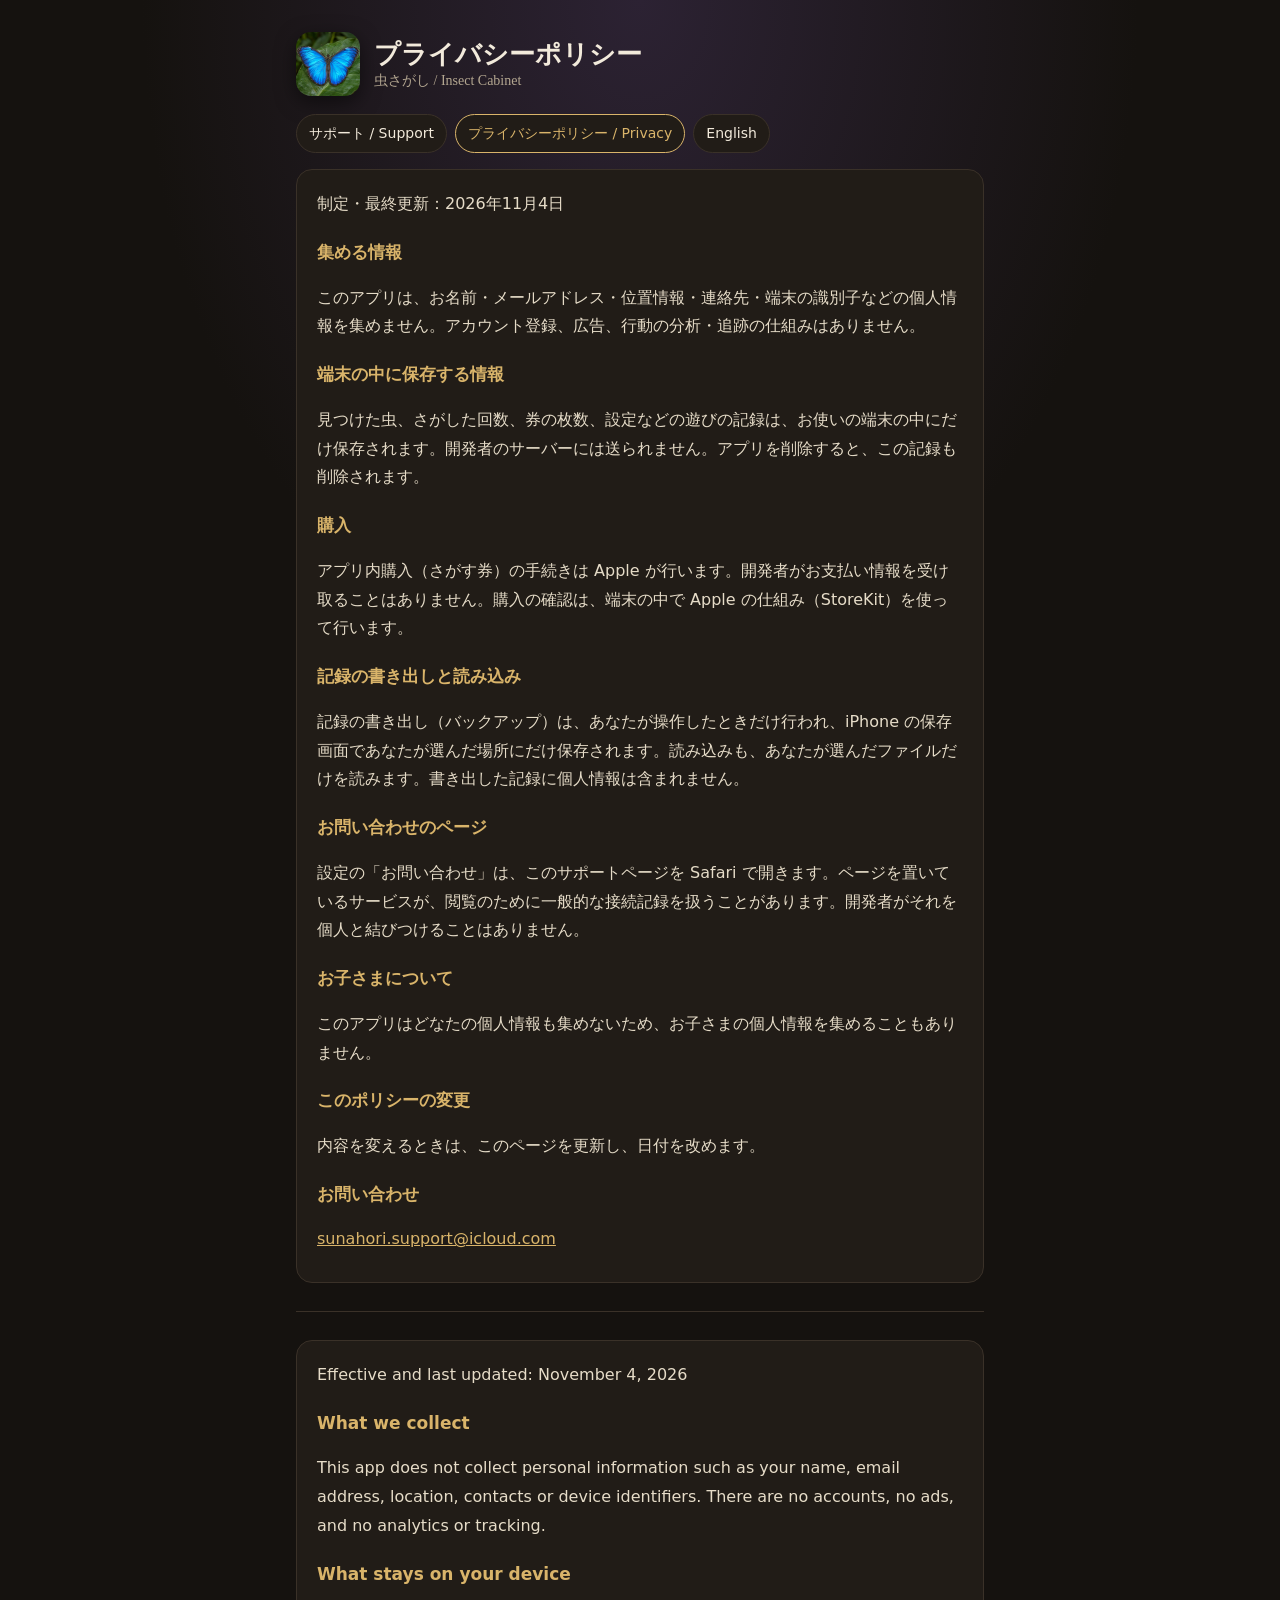
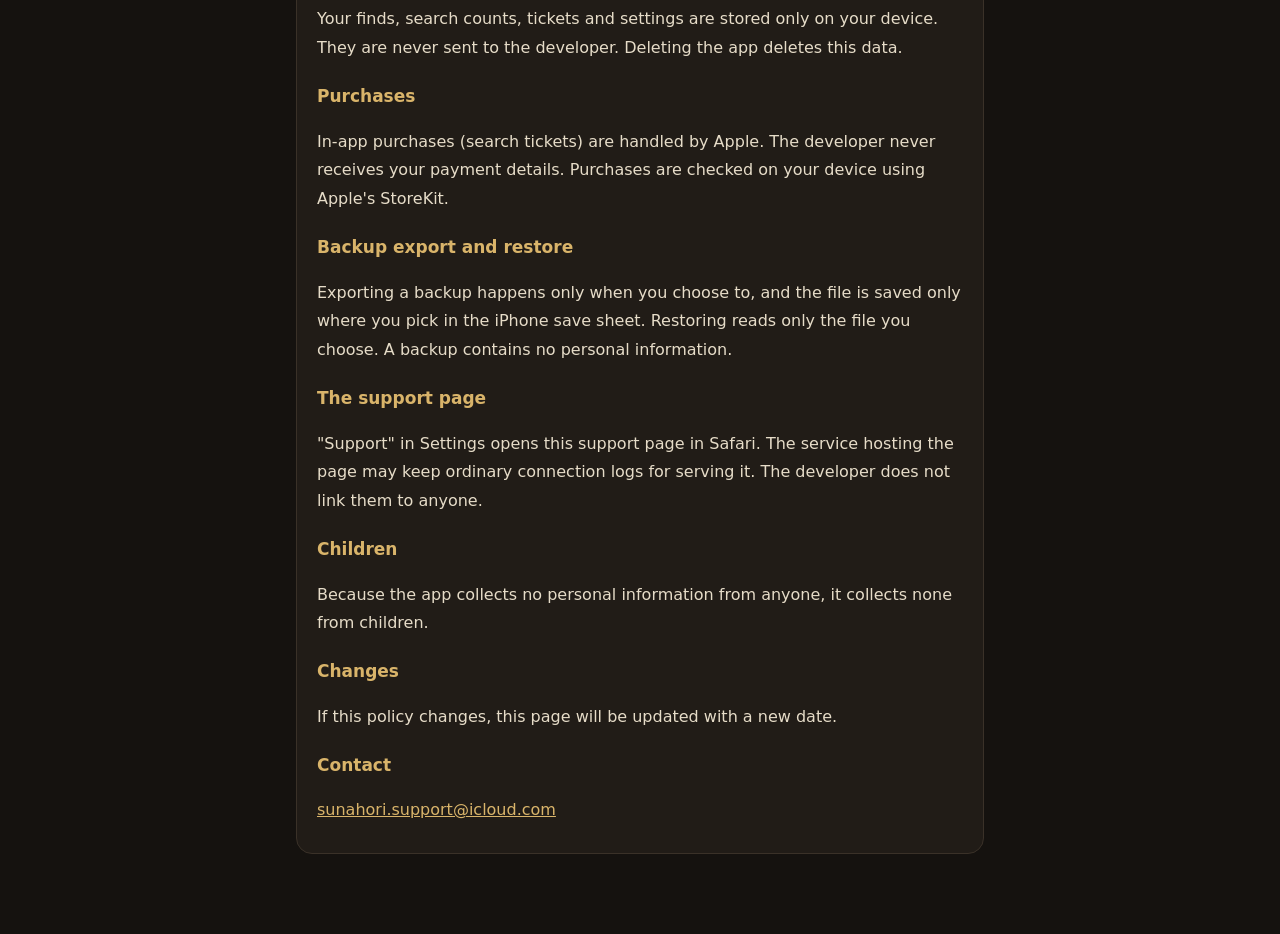
==== privacy.html @ 38d95611 "虫さがし（Insect Cabinet）のサポートとプライバシーポリシー Co-Authored-By: Claude Opus 5.5 <noreply@anthropic.com>" ====
<!doctype html>
<html lang="ja">
<head>
<meta charset="utf-8">
<meta name="viewport" content="width=device-width,initial-scale=1">
<title>虫さがし プライバシーポリシー / Insect Cabinet Privacy Policy</title>
<link rel="stylesheet" href="style.css">
<link rel="icon" href="icon.png">
</head>
<body>
<main>
  <header>
    <img src="icon.png" alt="">
    <h1>プライバシーポリシー<small>虫さがし / Insect Cabinet</small></h1>
  </header>
  <nav>
    <a href="./">サポート / Support</a>
    <a class="on" href="privacy.html">プライバシーポリシー / Privacy</a>
    <a href="#en">English</a>
  </nav>

  <section>
    <p>制定・最終更新：2026年11月4日</p>
    <h2>集める情報</h2>
    <p>このアプリは、お名前・メールアドレス・位置情報・連絡先・端末の識別子などの個人情報を集めません。アカウント登録、広告、行動の分析・追跡の仕組みはありません。</p>
    <h2>端末の中に保存する情報</h2>
    <p>見つけた虫、さがした回数、券の枚数、設定などの遊びの記録は、お使いの端末の中にだけ保存されます。開発者のサーバーには送られません。アプリを削除すると、この記録も削除されます。</p>
    <h2>購入</h2>
    <p>アプリ内購入（さがす券）の手続きは Apple が行います。開発者がお支払い情報を受け取ることはありません。購入の確認は、端末の中で Apple の仕組み（StoreKit）を使って行います。</p>
    <h2>記録の書き出しと読み込み</h2>
    <p>記録の書き出し（バックアップ）は、あなたが操作したときだけ行われ、iPhone の保存画面であなたが選んだ場所にだけ保存されます。読み込みも、あなたが選んだファイルだけを読みます。書き出した記録に個人情報は含まれません。</p>
    <h2>お問い合わせのページ</h2>
    <p>設定の「お問い合わせ」は、このサポートページを Safari で開きます。ページを置いているサービスが、閲覧のために一般的な接続記録を扱うことがあります。開発者がそれを個人と結びつけることはありません。</p>
    <h2>お子さまについて</h2>
    <p>このアプリはどなたの個人情報も集めないため、お子さまの個人情報を集めることもありません。</p>
    <h2>このポリシーの変更</h2>
    <p>内容を変えるときは、このページを更新し、日付を改めます。</p>
    <h2>お問い合わせ</h2>
    <p><a href="mailto:sunahori.support@icloud.com">sunahori.support@icloud.com</a></p>
  </section>

  <hr>

  <section id="en" lang="en">
    <p>Effective and last updated: November 4, 2026</p>
    <h2>What we collect</h2>
    <p>This app does not collect personal information such as your name, email address, location, contacts or device identifiers. There are no accounts, no ads, and no analytics or tracking.</p>
    <h2>What stays on your device</h2>
    <p>Your finds, search counts, tickets and settings are stored only on your device. They are never sent to the developer. Deleting the app deletes this data.</p>
    <h2>Purchases</h2>
    <p>In-app purchases (search tickets) are handled by Apple. The developer never receives your payment details. Purchases are checked on your device using Apple's StoreKit.</p>
    <h2>Backup export and restore</h2>
    <p>Exporting a backup happens only when you choose to, and the file is saved only where you pick in the iPhone save sheet. Restoring reads only the file you choose. A backup contains no personal information.</p>
    <h2>The support page</h2>
    <p>"Support" in Settings opens this support page in Safari. The service hosting the page may keep ordinary connection logs for serving it. The developer does not link them to anyone.</p>
    <h2>Children</h2>
    <p>Because the app collects no personal information from anyone, it collects none from children.</p>
    <h2>Changes</h2>
    <p>If this policy changes, this page will be updated with a new date.</p>
    <h2>Contact</h2>
    <p><a href="mailto:sunahori.support@icloud.com">sunahori.support@icloud.com</a></p>
  </section>
</main>
</body>
</html>
---- style.css ----
:root { --bg: #15120f; --panel: #211c17; --line: #3a3128; --text: #f2eadb; --muted: #b3a690; --gold: #d9b46a; }
* { box-sizing: border-box; }
body { margin: 0; background: radial-gradient(ellipse at 50% 0%, #2c2233 0%, var(--bg) 55%) fixed, var(--bg); color: var(--text); font: 16px/1.8 "Hiragino Sans", "Hiragino Kaku Gothic ProN", system-ui, sans-serif; }
main { max-width: 720px; margin: 0 auto; padding: 32px 16px 64px; }
header { display: flex; align-items: center; gap: 14px; margin-bottom: 8px; }
header img { width: 64px; height: 64px; border-radius: 15px; box-shadow: 0 6px 20px rgba(0,0,0,.5); }
h1 { font-family: "Hiragino Mincho ProN", "Yu Mincho", serif; font-size: 26px; line-height: 1.3; margin: 0; }
h1 small { display: block; font-size: 14px; color: var(--muted); font-family: inherit; font-weight: 400; }
nav { display: flex; gap: 8px; flex-wrap: wrap; margin: 18px 0 8px; }
nav a { color: var(--text); text-decoration: none; border: 1px solid var(--line); background: var(--panel); padding: 6px 12px; border-radius: 999px; font-size: 14px; }
nav a.on { border-color: var(--gold); color: var(--gold); }
section { background: var(--panel); border: 1px solid var(--line); border-radius: 16px; padding: 4px 20px 12px; margin: 16px 0; }
h2 { font-size: 17px; color: var(--gold); margin: 18px 0 4px; }
p, li { color: #e6dcc8; }
a { color: var(--gold); }
.contact { font-size: 17px; }
.muted { color: var(--muted); font-size: 13px; }
hr { border: 0; border-top: 1px solid var(--line); margin: 28px 0; }
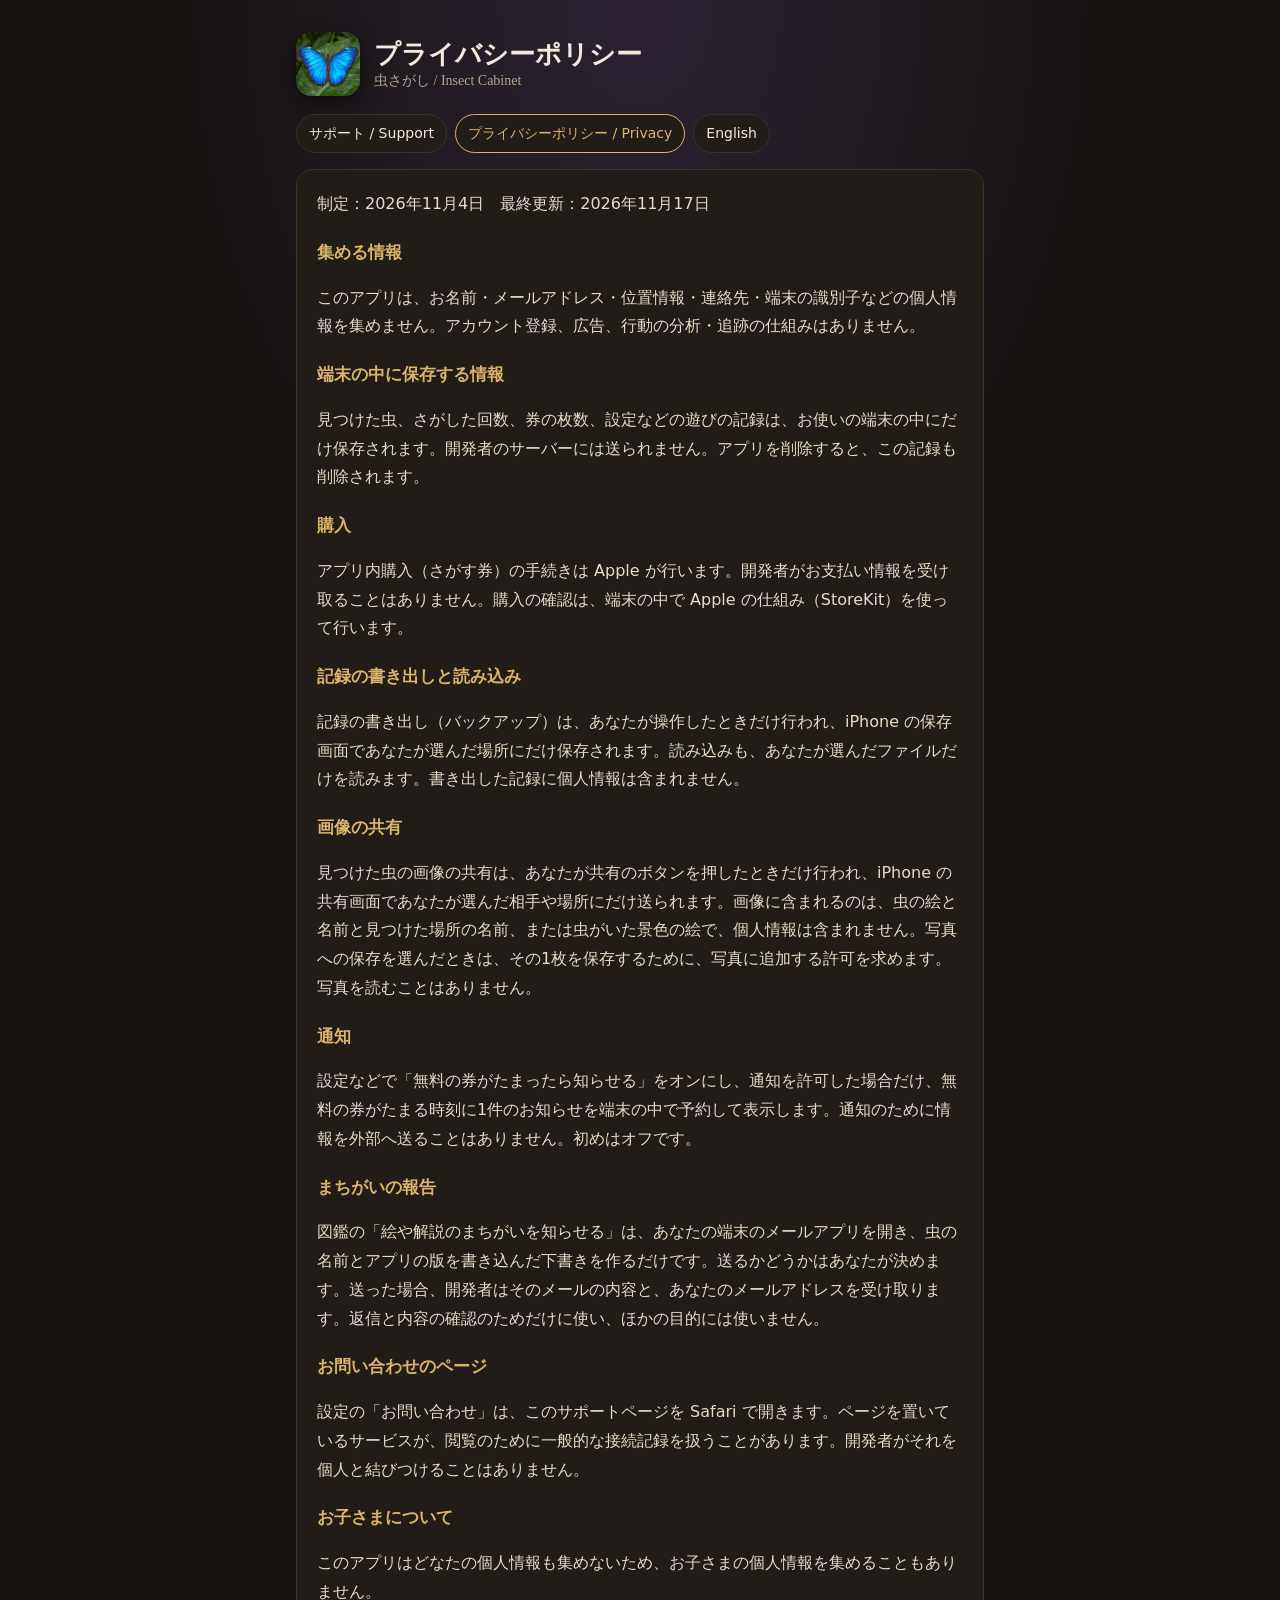
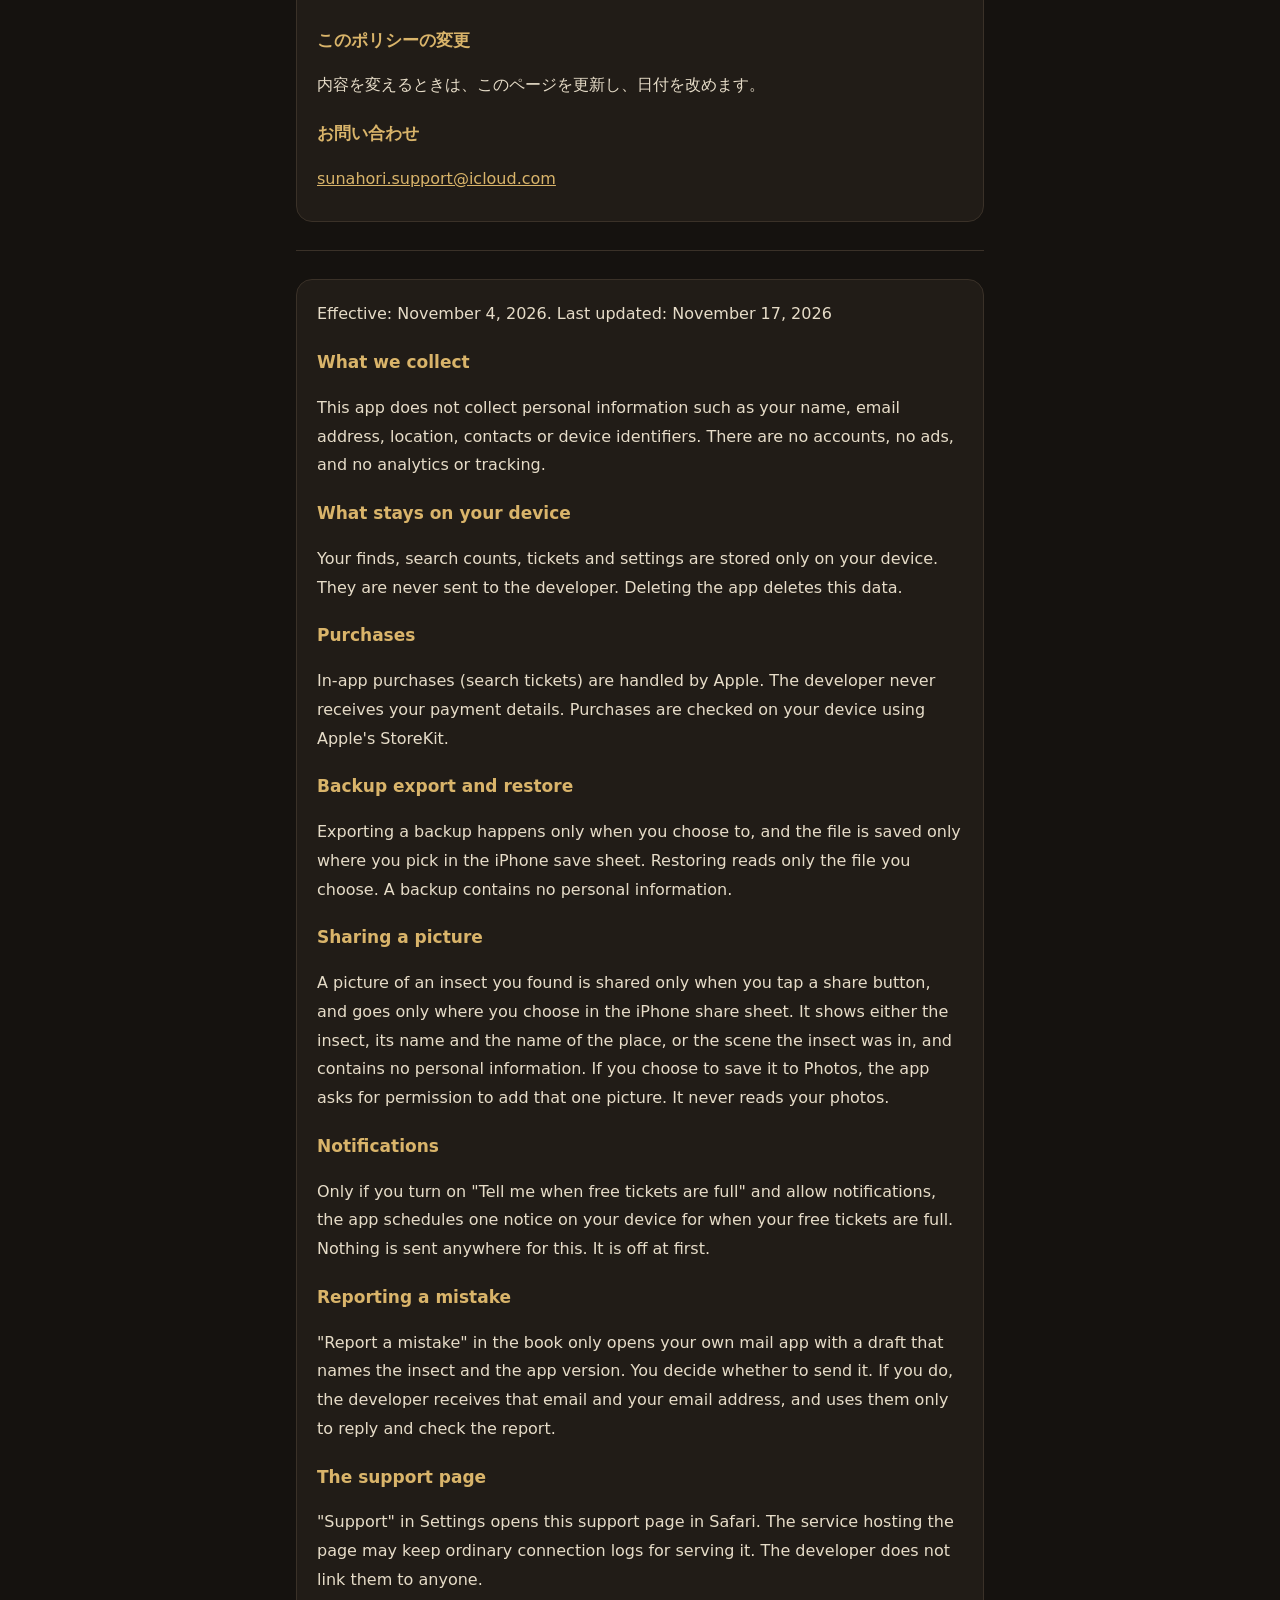
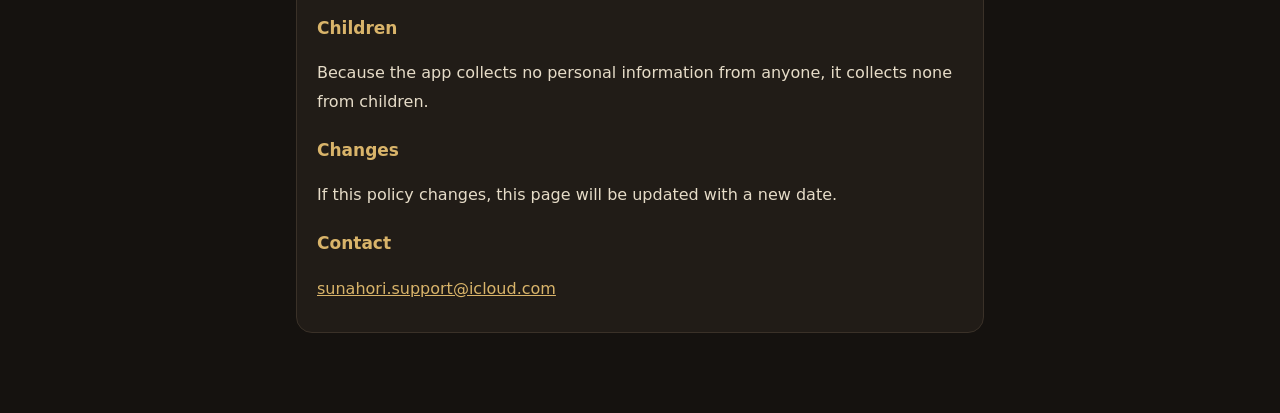
==== commit 4355a695: "公開中の 1.2 に合わせる：はじめの券20枚、確率の説明、プライバシーに共有・通知・まちがいの報告 Co-Authored-By: Claude Opus 5.5 <noreply@anthropi" ====
--- a/privacy.html
+++ b/privacy.html
@@ -20,7 +20,7 @@
   </nav>
 
   <section>
-    <p>制定・最終更新：2026年11月4日</p>
+    <p>制定：2026年11月4日　最終更新：2026年11月17日</p>
     <h2>集める情報</h2>
     <p>このアプリは、お名前・メールアドレス・位置情報・連絡先・端末の識別子などの個人情報を集めません。アカウント登録、広告、行動の分析・追跡の仕組みはありません。</p>
     <h2>端末の中に保存する情報</h2>
@@ -29,6 +29,14 @@
     <p>アプリ内購入（さがす券）の手続きは Apple が行います。開発者がお支払い情報を受け取ることはありません。購入の確認は、端末の中で Apple の仕組み（StoreKit）を使って行います。</p>
     <h2>記録の書き出しと読み込み</h2>
     <p>記録の書き出し（バックアップ）は、あなたが操作したときだけ行われ、iPhone の保存画面であなたが選んだ場所にだけ保存されます。読み込みも、あなたが選んだファイルだけを読みます。書き出した記録に個人情報は含まれません。</p>
+    <h2>画像の共有</h2>
+    <p>見つけた虫の画像の共有は、あなたが共有のボタンを押したときだけ行われ、iPhone の共有画面であなたが選んだ相手や場所にだけ送られます。画像に含まれるのは、虫の絵と名前と見つけた場所の名前、または虫がいた景色の絵で、個人情報は含まれません。写真への保存を選んだときは、その1枚を保存するために、写真に追加する許可を求めます。写真を読むことはありません。</p>
+    <h2>通知</h2>
+    <p>設定などで「無料の券がたまったら知らせる」をオンにし、通知を許可した場合だけ、無料の券がたまる時刻に1件のお知らせを端末の中で予約して表示します。通知のために情報を外部へ送ることはありません。初めはオフです。</p>
+
+    <h2>まちがいの報告</h2>
+    <p>図鑑の「絵や解説のまちがいを知らせる」は、あなたの端末のメールアプリを開き、虫の名前とアプリの版を書き込んだ下書きを作るだけです。送るかどうかはあなたが決めます。送った場合、開発者はそのメールの内容と、あなたのメールアドレスを受け取ります。返信と内容の確認のためだけに使い、ほかの目的には使いません。</p>
+
     <h2>お問い合わせのページ</h2>
     <p>設定の「お問い合わせ」は、このサポートページを Safari で開きます。ページを置いているサービスが、閲覧のために一般的な接続記録を扱うことがあります。開発者がそれを個人と結びつけることはありません。</p>
     <h2>お子さまについて</h2>
@@ -42,7 +50,7 @@
   <hr>
 
   <section id="en" lang="en">
-    <p>Effective and last updated: November 4, 2026</p>
+    <p>Effective: November 4, 2026. Last updated: November 17, 2026</p>
     <h2>What we collect</h2>
     <p>This app does not collect personal information such as your name, email address, location, contacts or device identifiers. There are no accounts, no ads, and no analytics or tracking.</p>
     <h2>What stays on your device</h2>
@@ -51,6 +59,14 @@
     <p>In-app purchases (search tickets) are handled by Apple. The developer never receives your payment details. Purchases are checked on your device using Apple's StoreKit.</p>
     <h2>Backup export and restore</h2>
     <p>Exporting a backup happens only when you choose to, and the file is saved only where you pick in the iPhone save sheet. Restoring reads only the file you choose. A backup contains no personal information.</p>
+    <h2>Sharing a picture</h2>
+    <p>A picture of an insect you found is shared only when you tap a share button, and goes only where you choose in the iPhone share sheet. It shows either the insect, its name and the name of the place, or the scene the insect was in, and contains no personal information. If you choose to save it to Photos, the app asks for permission to add that one picture. It never reads your photos.</p>
+    <h2>Notifications</h2>
+    <p>Only if you turn on "Tell me when free tickets are full" and allow notifications, the app schedules one notice on your device for when your free tickets are full. Nothing is sent anywhere for this. It is off at first.</p>
+
+    <h2>Reporting a mistake</h2>
+    <p>"Report a mistake" in the book only opens your own mail app with a draft that names the insect and the app version. You decide whether to send it. If you do, the developer receives that email and your email address, and uses them only to reply and check the report.</p>
+
     <h2>The support page</h2>
     <p>"Support" in Settings opens this support page in Safari. The service hosting the page may keep ordinary connection logs for serving it. The developer does not link them to anyone.</p>
     <h2>Children</h2>
